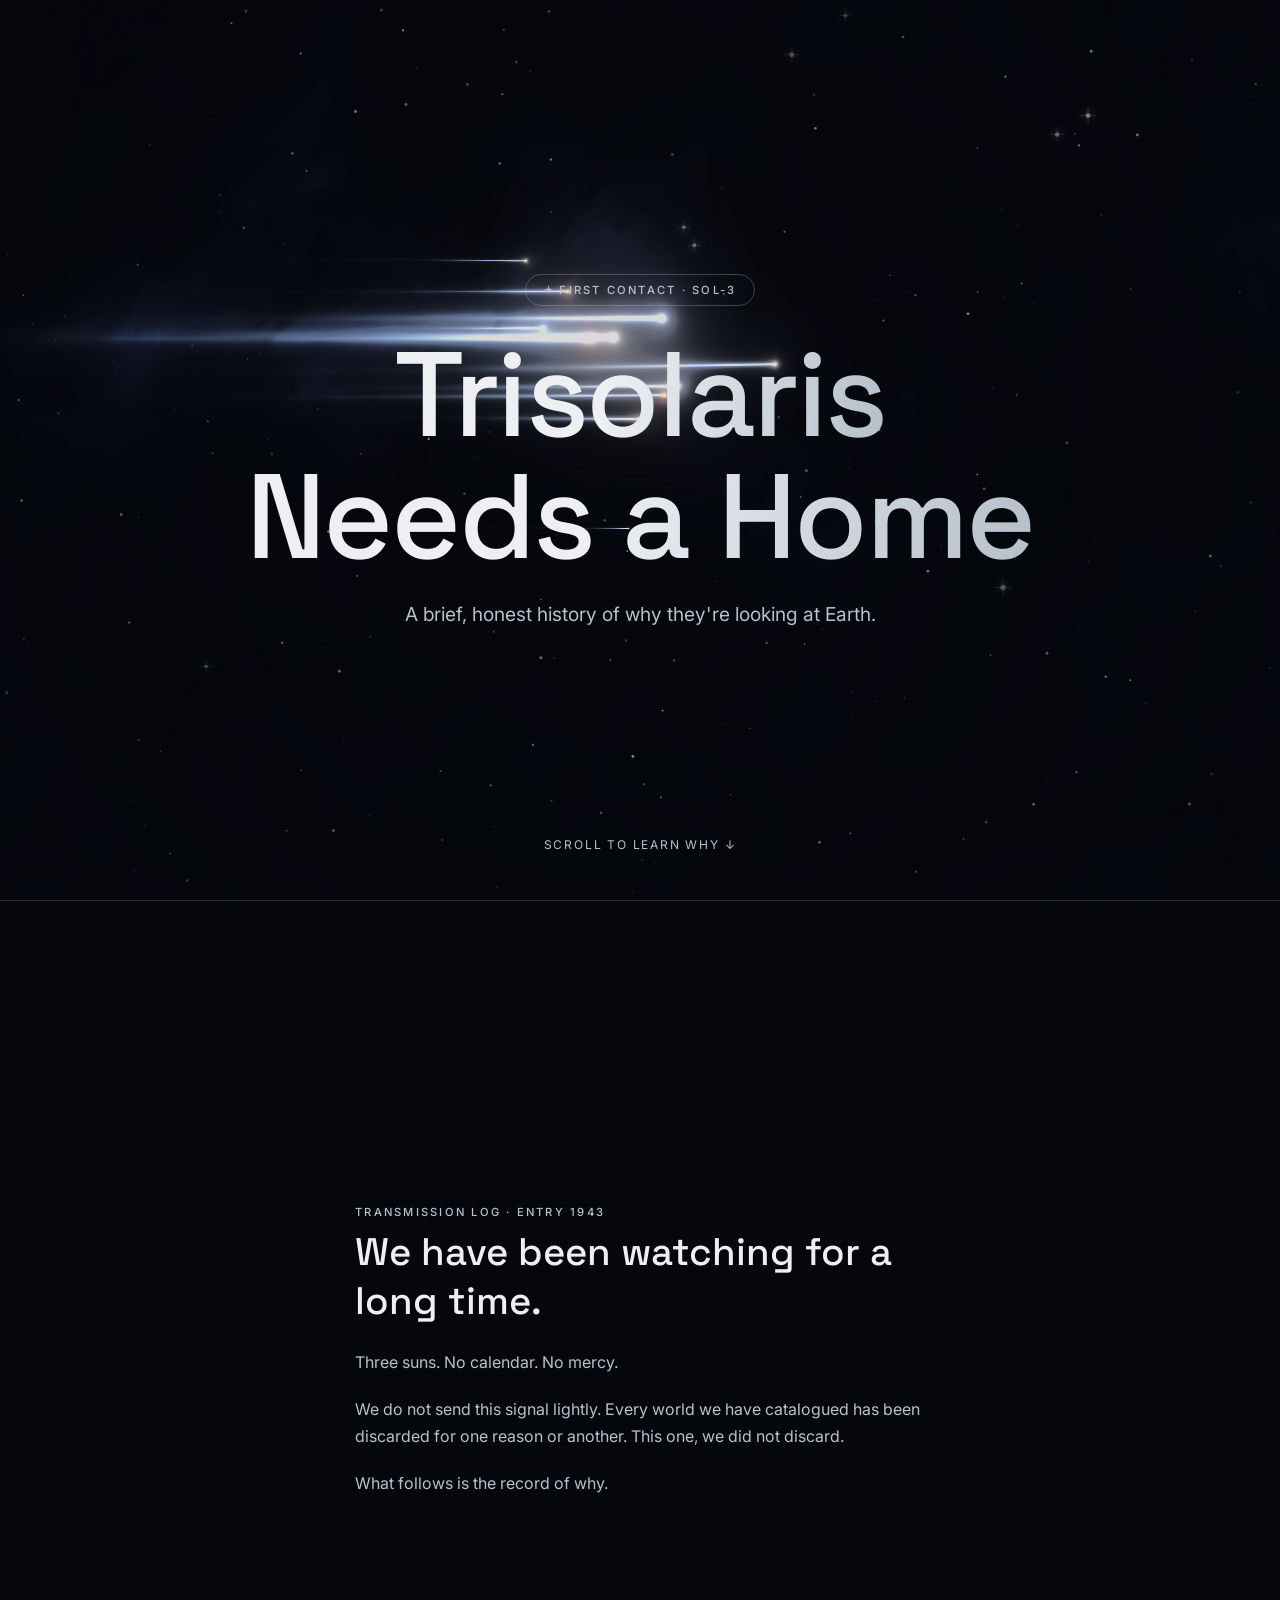
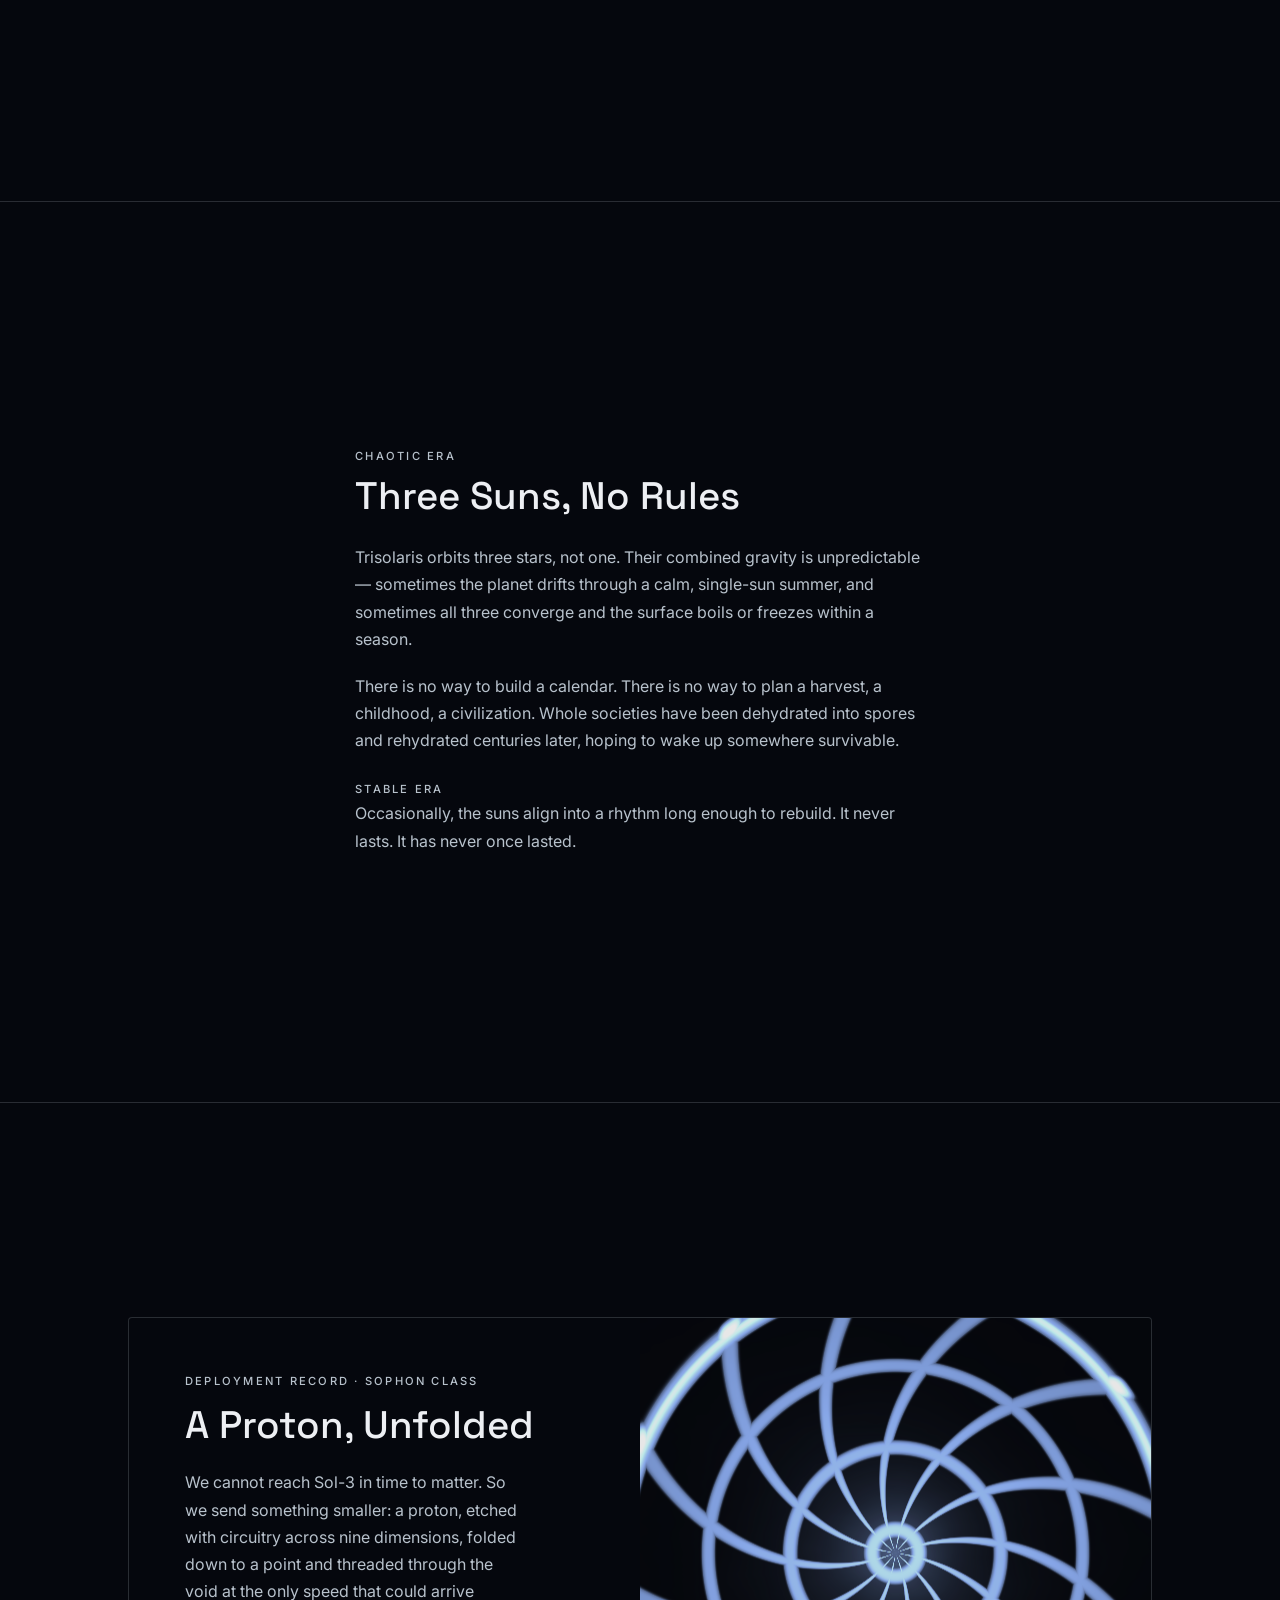
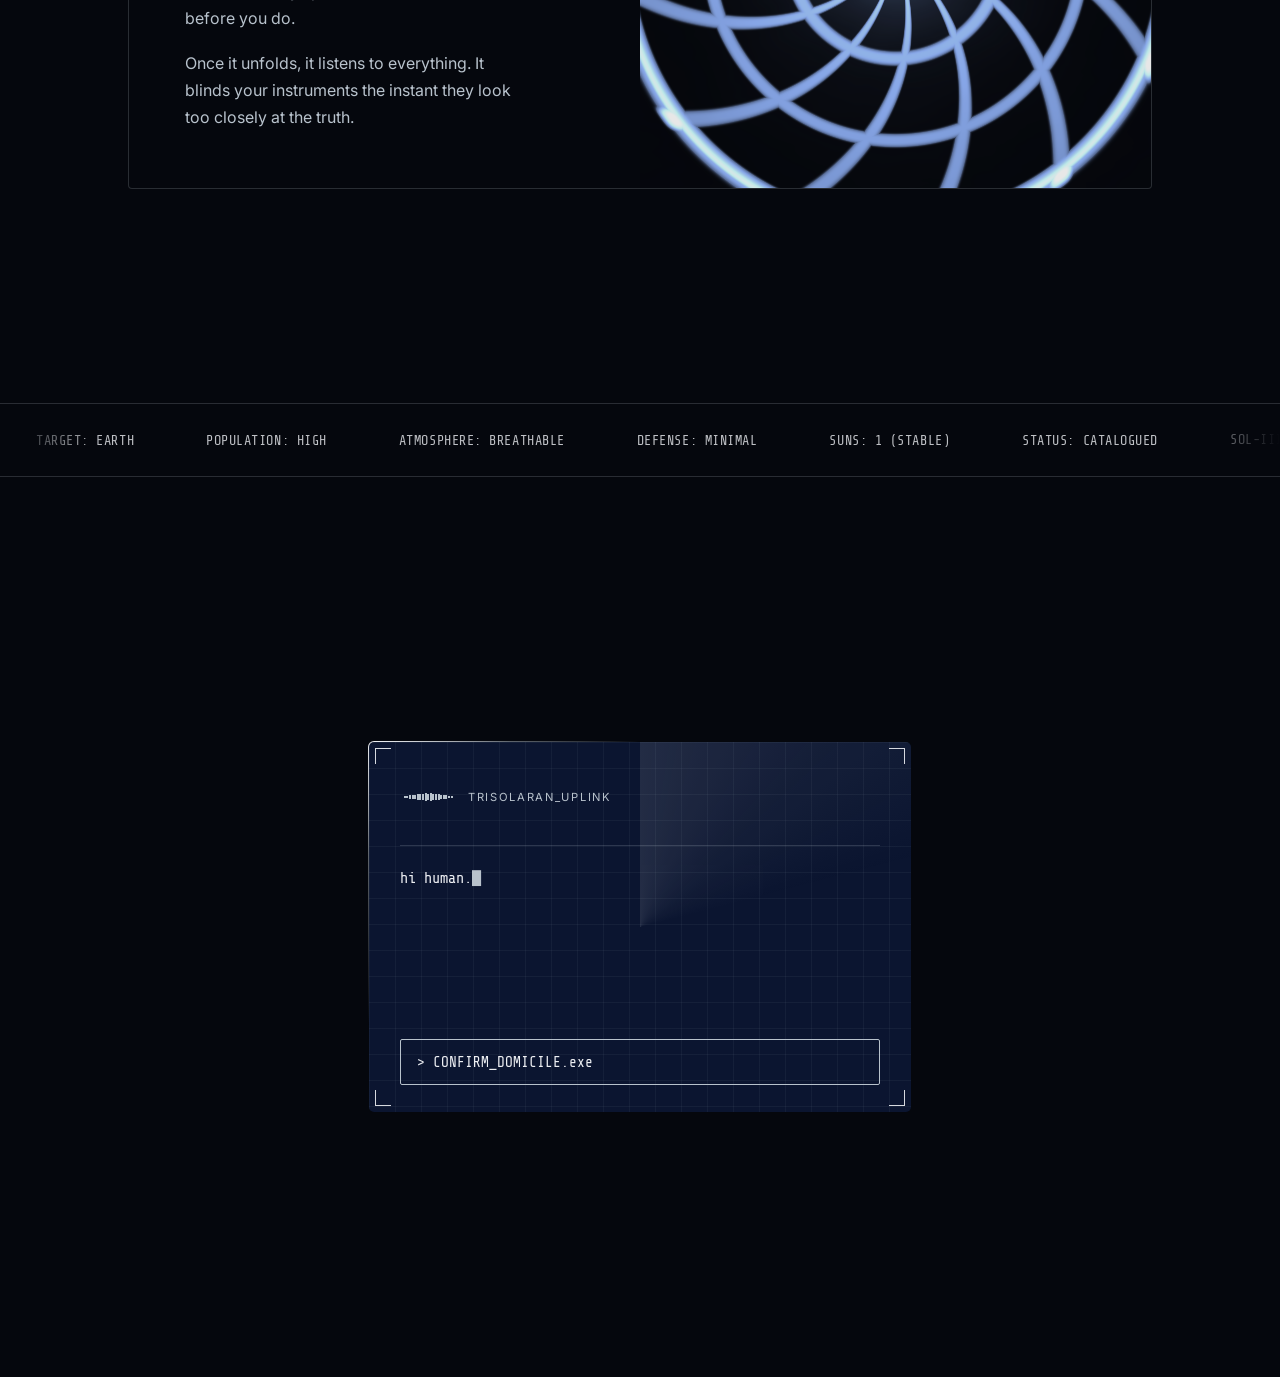
==== index.html @ 35a78ba4 "first commit" ====
<!DOCTYPE html>
<html lang="en">
<head>
<meta charset="UTF-8">
<meta name="viewport" content="width=device-width, initial-scale=1.0">
<title>Trisolaris Needs a Home</title>
<link rel="preconnect" href="https://fonts.googleapis.com">
<link rel="preconnect" href="https://fonts.gstatic.com" crossorigin>
<link href="https://fonts.googleapis.com/css2?family=Space+Grotesk:wght@400;500;600&family=Inter:wght@400;500&family=Share+Tech+Mono&display=swap" rel="stylesheet">
<link rel="stylesheet" href="style.css">
</head>
<body>

<canvas id="starfield"></canvas>
<canvas id="hero-shader-canvas" class="nebula-canvas" aria-hidden="true"></canvas>

<main>
  <section id="hero">
    <span class="hero-badge">
      <svg class="badge-icon" viewBox="0 0 16 16" aria-hidden="true"><path d="M8 0 L9.2 6.8 L16 8 L9.2 9.2 L8 16 L6.8 9.2 L0 8 L6.8 6.8 Z"/></svg>
      FIRST CONTACT &middot; SOL-3
    </span>
    <h1><span class="line">Trisolaris</span><br><span class="line">Needs a Home</span></h1>
    <p class="subhead">A brief, honest history of why they're looking at Earth.</p>
    <div class="scroll-hint">scroll to learn why ↓</div>
  </section>

  <div class="hairline"></div>

  <section id="prologue">
    <div class="panel" data-reveal>
      <span class="era-label">Transmission Log &middot; Entry 1943</span>
      <h2 data-decrypt>We have been watching for a long time.</h2>
      <p>Three suns. No calendar. No mercy.</p>
      <p>We do not send this signal lightly. Every world we have catalogued has been discarded for one reason or another. This one, we did not discard.</p>
      <p>What follows is the record of why.</p>
    </div>
  </section>

  <div class="hairline"></div>

  <section id="backstory">
    <div class="panel" data-reveal>
      <span class="era-label">Chaotic Era</span>
      <h2 data-decrypt>Three Suns, No Rules</h2>
      <p>Trisolaris orbits three stars, not one. Their combined gravity is unpredictable — sometimes the planet drifts through a calm, single-sun summer, and sometimes all three converge and the surface boils or freezes within a season.</p>
      <p>There is no way to build a calendar. There is no way to plan a harvest, a childhood, a civilization. Whole societies have been dehydrated into spores and rehydrated centuries later, hoping to wake up somewhere survivable.</p>
      <span class="era-label">Stable Era</span>
      <p>Occasionally, the suns align into a rhythm long enough to rebuild. It never lasts. It has never once lasted.</p>
    </div>
  </section>

  <div class="hairline"></div>

  <section id="sophon">
    <div class="spotlight-card" id="sophon-card" data-reveal>
      <div class="spotlight-glow" id="sophon-spotlight"></div>

      <div class="card-copy">
        <span class="era-label">Deployment Record &middot; Sophon Class</span>
        <h2 data-decrypt>A Proton, Unfolded</h2>
        <p>We cannot reach Sol-3 in time to matter. So we send something smaller: a proton, etched with circuitry across nine dimensions, folded down to a point and threaded through the void at the only speed that could arrive before you do.</p>
        <p>Once it unfolds, it listens to everything. It blinds your instruments the instant they look too closely at the truth.</p>
      </div>

      <div class="card-visual">
        <canvas id="sophon-canvas" aria-hidden="true"></canvas>
      </div>
    </div>
  </section>

  <div class="hairline"></div>

  <section id="ticker">
    <div class="marquee marquee--mono" data-speed="26">
      <div class="marquee__track">
        <div class="marquee__group">
          <span class="marquee__item">TARGET: EARTH</span>
          <span class="marquee__item">POPULATION: HIGH</span>
          <span class="marquee__item">ATMOSPHERE: BREATHABLE</span>
          <span class="marquee__item">DEFENSE: MINIMAL</span>
          <span class="marquee__item">SUNS: 1 (STABLE)</span>
          <span class="marquee__item">STATUS: CATALOGUED</span>
          <span class="marquee__item">SOL-III / ORI-&lambda;</span>
          <span class="marquee__item">8.2 kpc @ GC</span>
          <span class="marquee__item">LOCAL GROUP // LANIAKEA</span>
        </div>
        <div class="marquee__group" data-duplicate aria-hidden="true">
          <span class="marquee__item">TARGET: EARTH</span>
          <span class="marquee__item">POPULATION: HIGH</span>
          <span class="marquee__item">ATMOSPHERE: BREATHABLE</span>
          <span class="marquee__item">DEFENSE: MINIMAL</span>
          <span class="marquee__item">SUNS: 1 (STABLE)</span>
          <span class="marquee__item">STATUS: CATALOGUED</span>
          <span class="marquee__item">SOL-III / ORI-&lambda;</span>
          <span class="marquee__item">8.2 kpc @ GC</span>
          <span class="marquee__item">LOCAL GROUP // LANIAKEA</span>
        </div>
      </div>
    </div>
  </section>

  <div class="hairline"></div>

  <section id="chat">
    <div class="chat-stack">
      <div class="chatbox" id="chatbox-1" data-reveal>
        <div class="uplink-ring"></div>
        <div class="uplink-mask"></div>
        <div class="uplink-sweep"></div>
        <div class="uplink-scanline"></div>
        <span class="hud-corner hud-corner--tl"></span>
        <span class="hud-corner hud-corner--tr"></span>
        <span class="hud-corner hud-corner--bl"></span>
        <span class="hud-corner hud-corner--br"></span>
        <div class="spotlight-glow" id="chatbox-1-spotlight" aria-hidden="true"></div>
        <div class="uplink-content">
        <div class="chat-header">
          <div class="waveform" aria-hidden="true">
            <span class="wf-bar"></span><span class="wf-bar"></span><span class="wf-bar"></span><span class="wf-bar"></span><span class="wf-bar"></span><span class="wf-bar"></span><span class="wf-bar"></span><span class="wf-bar"></span><span class="wf-bar"></span><span class="wf-bar"></span><span class="wf-bar"></span><span class="wf-bar"></span><span class="wf-bar"></span><span class="wf-bar"></span><span class="wf-bar"></span><span class="wf-bar"></span><span class="wf-bar"></span><span class="wf-bar"></span><span class="wf-bar"></span>
          </div>
          <span class="chat-label">TRISOLARAN_UPLINK</span>
        </div>

        <div class="chat-body">
          <p class="chat-message"><span class="typed" data-message="chat-1"></span><span class="cursor">&#9608;</span></p>
        </div>

        <div class="record" id="record">
          <div class="record-title">HUMAN RACE</div>
          <div class="record-sub">BIOLOGICAL CIVILIZATION // SOL-3</div>

          <div class="record-field">
            <span class="record-label">Registered Domicile</span>
            <span class="record-value">Earth</span>
            <span class="record-value muted">Sol System · Orion Spur</span>
          </div>

          <div class="record-field">
            <span class="record-label">Locator</span>
            <span class="record-value">SOL-III / ORI-&lambda;</span>
            <span class="record-value muted">8.2 kpc @ GC</span>
            <span class="record-value muted">Z &asymp; +20.8 pc</span>
          </div>

          <div class="record-field">
            <span class="record-label">Region</span>
            <span class="record-value">LOCAL GROUP // LANIAKEA</span>
          </div>

          <div class="record-field">
            <span class="record-label">Universal Post</span>
            <span class="record-value">42-OBS</span>
          </div>
        </div>

        <button type="button" class="support-btn" id="confirm-btn">&gt; CONFIRM_DOMICILE.exe</button>

        <div class="negotiate" id="negotiate">
          <div class="field">
            <label class="record-label" for="reason-input">Why should we let you stay?</label>
            <input type="text" id="reason-input" class="term-input" maxlength="120" placeholder="type your reason...">
          </div>
          <div class="field">
            <label class="record-label" for="demand-input">One demand, before you take over</label>
            <input type="text" id="demand-input" class="term-input" maxlength="120" placeholder="e.g. 20-hour work week, same pay">
          </div>
          <button type="button" class="support-btn" id="transmit-btn">&gt; TRANSMIT.exe</button>

          <div class="exchange" id="exchange">
            <p class="human-line" id="human-line"></p>
            <p class="chat-message"><span class="typed" id="typed-reply"></span><span class="cursor">&#9608;</span></p>
          </div>
        </div>
        </div>
      </div>

      <div class="chatbox" id="chatbox-2">
        <div class="uplink-ring"></div>
        <div class="uplink-mask"></div>
        <div class="uplink-sweep"></div>
        <div class="uplink-scanline"></div>
        <span class="hud-corner hud-corner--tl"></span>
        <span class="hud-corner hud-corner--tr"></span>
        <span class="hud-corner hud-corner--bl"></span>
        <span class="hud-corner hud-corner--br"></span>
        <div class="spotlight-glow" id="chatbox-2-spotlight" aria-hidden="true"></div>
        <div class="uplink-content">
        <div class="chat-header">
          <div class="waveform" aria-hidden="true">
            <span class="wf-bar"></span><span class="wf-bar"></span><span class="wf-bar"></span><span class="wf-bar"></span><span class="wf-bar"></span><span class="wf-bar"></span><span class="wf-bar"></span><span class="wf-bar"></span><span class="wf-bar"></span><span class="wf-bar"></span><span class="wf-bar"></span><span class="wf-bar"></span><span class="wf-bar"></span><span class="wf-bar"></span><span class="wf-bar"></span><span class="wf-bar"></span><span class="wf-bar"></span><span class="wf-bar"></span><span class="wf-bar"></span>
          </div>
          <span class="chat-label">TRISOLARAN_UPLINK</span>
        </div>

        <div class="chat-body">
          <p class="chat-message"><span class="typed" data-message="chat-2"></span><span class="cursor">&#9608;</span></p>
        </div>

        <button type="button" class="support-btn" id="donate-btn">&gt; SUPPORT_RELOCATION.exe</button>
        </div>
      </div>
    </div>
  </section>
</main>

<script src="script.js"></script>
</body>
</html>
---- style.css ----
:root {
  --void-black: #05070D;
  --deep-navy: #0B1530;
  --star-white: #EDEFF3;
  --silver: #B8C2CC;

  --font-head: 'Space Grotesk', sans-serif;
  --font-body: 'Inter', sans-serif;
  --font-mono: 'Share Tech Mono', monospace;
}

* {
  margin: 0;
  padding: 0;
  box-sizing: border-box;
}

html {
  scroll-behavior: smooth;
}

body {
  background: var(--void-black);
  color: var(--star-white);
  font-family: var(--font-body);
  overflow-x: hidden;
}

#starfield {
  position: fixed;
  top: 0;
  left: 0;
  width: 100vw;
  height: 100vh;
  z-index: 0;
}

.nebula-canvas {
  position: fixed;
  top: 0;
  left: 0;
  width: 100vw;
  height: 100vh;
  z-index: 0;
  pointer-events: none;
  will-change: opacity;
}

/* ---------- Light streak (reusable) ---------- */

.light-streak {
  position: absolute;
  height: 1px;
  width: 100%;
  background: linear-gradient(90deg, transparent 0%, rgba(237, 239, 243, 0.9) 50%, transparent 100%);
  opacity: 0;
  pointer-events: none;
  animation: light-streak-sweep 2.2s ease-out forwards;
}

@keyframes light-streak-sweep {
  0% { opacity: 0; transform: scaleX(0.25); }
  18% { opacity: 1; }
  65% { opacity: 0.7; }
  100% { opacity: 0; transform: scaleX(1); }
}

@media (prefers-reduced-motion: reduce) {
  .light-streak {
    display: none;
  }
}

main {
  position: relative;
  z-index: 1;
}

section {
  position: relative;
  min-height: 100vh;
  display: flex;
  flex-direction: column;
  justify-content: center;
  align-items: center;
  padding: 6rem 1.5rem;
}

.hairline {
  width: 100%;
  height: 1px;
  background: rgba(184, 194, 204, 0.2);
}

/* ---------- Hero ---------- */

#hero {
  text-align: center;
  position: relative;
  overflow: hidden;
}

.hero-badge {
  position: relative;
  z-index: 1;
  display: inline-flex;
  align-items: center;
  margin-bottom: 1.75rem;
  padding: 0.5rem 1.1rem;
  border: 1px solid rgba(184, 194, 204, 0.3);
  border-radius: 999px;
  font-family: var(--font-body);
  font-size: 0.7rem;
  font-weight: 500;
  letter-spacing: 0.2em;
  text-transform: uppercase;
  color: var(--silver);
  opacity: 0;
  animation: hero-fade-down 0.7s ease-out 0.1s forwards;
}

.badge-icon {
  width: 9px;
  height: 9px;
  margin-right: 0.6em;
  fill: var(--silver);
}

#hero h1 {
  position: relative;
  z-index: 1;
  font-family: var(--font-head);
  font-size: clamp(3rem, 10vw, 7.5rem);
  font-weight: 500;
  line-height: 1.02;
  letter-spacing: -0.02em;
  max-width: 16ch;
}

#hero h1 .line {
  display: inline-block;
  background: linear-gradient(100deg, var(--star-white) 20%, var(--silver) 45%, var(--star-white) 70%);
  background-size: 220% auto;
  background-position: 0% center;
  -webkit-background-clip: text;
  background-clip: text;
  color: transparent;
  opacity: 0;
  animation: hero-fade-up 0.8s ease-out forwards, text-shimmer 9s ease-in-out 1.2s infinite;
}

#hero h1 .line:nth-of-type(1) { animation-delay: 0.3s, 1.2s; }
#hero h1 .line:nth-of-type(2) { animation-delay: 0.45s, 1.2s; }

#hero .subhead {
  position: relative;
  z-index: 1;
  margin-top: 1.5rem;
  font-family: var(--font-body);
  font-size: clamp(1rem, 2vw, 1.2rem);
  color: var(--silver);
  max-width: 40ch;
  opacity: 0;
  animation: hero-fade-up 0.8s ease-out 0.6s forwards;
}

@keyframes hero-fade-down {
  from { opacity: 0; transform: translateY(-16px); }
  to { opacity: 1; transform: translateY(0); }
}

@keyframes hero-fade-up {
  from { opacity: 0; transform: translateY(24px); }
  to { opacity: 1; transform: translateY(0); }
}

@keyframes text-shimmer {
  0%, 100% { background-position: 0% center; }
  50% { background-position: 100% center; }
}

@media (prefers-reduced-motion: reduce) {
  .hero-badge,
  #hero h1 .line,
  #hero .subhead {
    animation: none;
    opacity: 1;
    transform: none;
    background-position: 0% center;
  }
}

.scroll-hint {
  position: absolute;
  bottom: 3rem;
  left: 50%;
  transform: translateX(-50%);
  font-family: var(--font-body);
  font-size: 0.75rem;
  letter-spacing: 0.15em;
  text-transform: uppercase;
  color: var(--silver);
  animation: pulse 2.4s ease-in-out infinite;
}

@keyframes pulse {
  0%, 100% { opacity: 0.25; }
  50% { opacity: 0.9; }
}

@media (prefers-reduced-motion: reduce) {
  .scroll-hint {
    animation: none;
    opacity: 0.6;
  }
}

/* ---------- Prologue & Backstory (plain panels) ---------- */

#prologue,
#backstory {
  align-items: center;
}

.panel {
  max-width: 42rem;
  padding: 0 clamp(1.5rem, 4vw, 3.5rem);
  opacity: 0;
  transform: translateY(24px);
  transition: opacity 0.8s ease, transform 0.8s ease;
}

.panel.is-visible {
  opacity: 1;
  transform: translateY(0);
}

.panel h2 {
  font-family: var(--font-head);
  font-size: clamp(1.6rem, 4vw, 2.4rem);
  font-weight: 500;
  margin: 0.5rem 0 1.5rem;
}

.panel p {
  font-family: var(--font-body);
  font-size: 1rem;
  line-height: 1.7;
  color: var(--silver);
  margin-bottom: 1.25rem;
}

.panel p:last-child {
  margin-bottom: 0;
}

.era-label {
  display: block;
  font-family: var(--font-body);
  font-size: 0.7rem;
  font-weight: 500;
  letter-spacing: 0.2em;
  text-transform: uppercase;
  color: var(--silver);
  margin: 1.75rem 0 0.25rem;
}

.era-label:first-child {
  margin-top: 0;
}

@media (prefers-reduced-motion: reduce) {
  .panel {
    transition: opacity 0.4s ease;
    transform: none;
  }
}

/* ---------- Decrypt text ---------- */

.dchar {
  color: var(--star-white);
}

.dchar.is-scrambling {
  color: var(--silver);
  opacity: 0.7;
}

.dchar.is-locking {
  animation: decrypt-flash 0.4s ease-out;
}

@keyframes decrypt-flash {
  0% {
    color: var(--star-white);
    text-shadow: 0 0 10px rgba(237, 239, 243, 0.75);
  }
  100% {
    text-shadow: 0 0 0 transparent;
  }
}

@media (prefers-reduced-motion: reduce) {
  .dchar.is-locking {
    animation: none;
  }
}

/* ---------- Sophon (spotlight card) ---------- */

#sophon {
  align-items: center;
}

.spotlight-card {
  position: relative;
  width: 100%;
  max-width: 64rem;
  min-height: 28rem;
  border: 1px solid rgba(184, 194, 204, 0.2);
  border-radius: 4px;
  overflow: hidden;
  display: flex;
  flex-wrap: wrap;
  background: var(--void-black);
  opacity: 0;
  transform: translateY(24px);
  transition: opacity 0.8s ease, transform 0.8s ease;
}

.spotlight-card.is-visible {
  opacity: 1;
  transform: translateY(0);
}

.spotlight-glow {
  position: absolute;
  width: 380px;
  height: 380px;
  border-radius: 50%;
  background: radial-gradient(circle, rgba(237, 239, 243, 0.14) 0%, rgba(237, 239, 243, 0) 72%);
  pointer-events: none;
  opacity: 0;
  transition: opacity 200ms ease;
  z-index: 2;
  will-change: transform;
}

.spotlight-card:hover .spotlight-glow {
  opacity: 1;
}

.card-copy {
  position: relative;
  z-index: 1;
  flex: 1 1 22rem;
  padding: clamp(2rem, 5vw, 3.5rem);
  display: flex;
  flex-direction: column;
  justify-content: center;
}

.card-copy .era-label {
  margin: 0 0 0.75rem;
}

.card-copy h2 {
  font-family: var(--font-head);
  font-size: clamp(1.6rem, 4vw, 2.4rem);
  font-weight: 500;
  margin-bottom: 1.25rem;
}

.card-copy p {
  font-family: var(--font-body);
  font-size: 1rem;
  line-height: 1.7;
  color: var(--silver);
  max-width: 34ch;
  margin-bottom: 1.1rem;
}

.card-copy p:last-child {
  margin-bottom: 0;
}

.card-visual {
  position: relative;
  flex: 1 1 22rem;
  min-height: 20rem;
}

.card-visual canvas {
  position: absolute;
  inset: 0;
  width: 100%;
  height: 100%;
  display: block;
}

@media (prefers-reduced-motion: reduce) {
  .spotlight-card {
    transition: opacity 0.4s ease;
    transform: none;
  }
  .spotlight-glow {
    display: none;
  }
}

/* ---------- Marquee (reusable) ---------- */

#ticker {
  min-height: auto;
  padding: 1.75rem 0;
}

.marquee {
  --marquee-duration: 24s;
  position: relative;
  width: 100%;
  overflow: hidden;
  -webkit-mask-image: linear-gradient(to right, transparent, black 8%, black 92%, transparent);
  mask-image: linear-gradient(to right, transparent, black 8%, black 92%, transparent);
}

.marquee__track {
  display: flex;
  width: max-content;
  will-change: transform;
  animation: marquee-scroll var(--marquee-duration) linear infinite;
}

.marquee[data-direction="reverse"] .marquee__track {
  animation-name: marquee-scroll-reverse;
}

.marquee:hover .marquee__track {
  animation-play-state: paused;
}

@keyframes marquee-scroll {
  from { transform: translateX(0); }
  to { transform: translateX(-50%); }
}

@keyframes marquee-scroll-reverse {
  from { transform: translateX(-50%); }
  to { transform: translateX(0); }
}

.marquee__group {
  display: flex;
  flex-shrink: 0;
  align-items: center;
}

.marquee__item {
  flex: 0 0 auto;
  white-space: nowrap;
  padding: 0 2.25rem;
  font-family: var(--font-head);
  font-size: 1.15rem;
  font-weight: 500;
  color: var(--silver);
  letter-spacing: 0.01em;
}

.marquee--mono .marquee__item {
  font-family: var(--font-mono);
  font-size: 0.85rem;
  font-weight: 400;
  letter-spacing: 0.04em;
  color: var(--star-white);
  opacity: 0.8;
}

@media (prefers-reduced-motion: reduce) {
  .marquee__track {
    animation: none;
  }
  .marquee__group[data-duplicate] {
    display: none;
  }
}

/* ---------- Chat ---------- */

#chat {
  align-items: center;
}

.chat-stack {
  width: 100%;
  max-width: 34rem;
  display: flex;
  flex-direction: column;
  gap: 1.5rem;
}

.chatbox {
  position: relative;
  overflow: hidden;
  width: 100%;
  border-radius: 6px;
  opacity: 0;
  transform: translateY(24px);
  transition: opacity 0.8s ease, transform 0.8s ease;
}

.chatbox.is-visible {
  opacity: 1;
  transform: translateY(0);
}

.chatbox:hover .spotlight-glow {
  opacity: 1;
}

#chatbox-2 {
  display: none;
}

#chatbox-2.is-active {
  display: block;
}

/* ---------- Uplink terminal HUD treatment (chatbox + sophon share the pattern) ---------- */

.uplink-ring {
  position: absolute;
  inset: -60%;
  z-index: 0;
  background: conic-gradient(
    from 0deg,
    transparent 0deg,
    transparent 250deg,
    rgba(184, 194, 204, 0.5) 285deg,
    var(--star-white) 305deg,
    rgba(184, 194, 204, 0.5) 325deg,
    transparent 360deg
  );
  animation: uplink-spin 6s linear infinite;
}

.chatbox.is-transmitting .uplink-ring {
  animation-duration: 2.4s;
}

@keyframes uplink-spin {
  to { transform: rotate(360deg); }
}

.uplink-mask {
  position: absolute;
  inset: 1px;
  z-index: 1;
  border-radius: 5px;
  background: var(--deep-navy);
  background-image:
    linear-gradient(to right, rgba(184, 194, 204, 0.06) 1px, transparent 1px),
    linear-gradient(to bottom, rgba(184, 194, 204, 0.06) 1px, transparent 1px);
  background-size: 26px 26px, 26px 26px;
}

.uplink-sweep {
  position: absolute;
  inset: 1px;
  z-index: 2;
  border-radius: 5px;
  overflow: hidden;
  opacity: 0.5;
  transition: opacity 0.4s ease;
}

.chatbox.is-transmitting .uplink-sweep {
  opacity: 0.9;
}

.uplink-sweep::before {
  content: '';
  position: absolute;
  inset: -75%;
  background: conic-gradient(from 0deg at 50% 50%, rgba(237, 239, 243, 0.12), transparent 22%, transparent 100%);
  animation: uplink-spin 9s linear infinite;
}

.chatbox.is-transmitting .uplink-sweep::before {
  animation-duration: 4s;
}

.uplink-scanline {
  position: absolute;
  left: 0;
  right: 0;
  top: 0;
  height: 2px;
  z-index: 3;
  background: linear-gradient(to right, transparent, var(--star-white), transparent);
  opacity: 0;
}

.chatbox.is-visible .uplink-scanline {
  animation: uplink-boot 1.1s ease-out 0.1s forwards;
}

@keyframes uplink-boot {
  0%   { top: 0%;   opacity: 0; }
  8%   { opacity: 1; }
  85%  { opacity: 0.7; }
  100% { top: 100%; opacity: 0; }
}

.hud-corner {
  position: absolute;
  width: 16px;
  height: 16px;
  z-index: 4;
  border: 1.5px solid var(--star-white);
  opacity: 0;
  transform: scale(0.6);
  transition: opacity 0.5s ease, transform 0.5s ease;
}

.hud-corner--tl { top: 7px; left: 7px; border-right: none; border-bottom: none; }
.hud-corner--tr { top: 7px; right: 7px; border-left: none; border-bottom: none; transition-delay: 0.08s; }
.hud-corner--bl { bottom: 7px; left: 7px; border-right: none; border-top: none; transition-delay: 0.16s; }
.hud-corner--br { bottom: 7px; right: 7px; border-left: none; border-top: none; transition-delay: 0.24s; }

.chatbox.is-visible .hud-corner {
  opacity: 0.9;
  transform: scale(1);
}

.uplink-content {
  position: relative;
  z-index: 5;
  padding: 1.75rem clamp(1.25rem, 4vw, 2rem);
}

@media (prefers-reduced-motion: reduce) {
  .uplink-ring,
  .uplink-sweep::before {
    animation: none;
  }
  .uplink-scanline {
    animation: none;
    opacity: 0;
  }
  .hud-corner {
    transition: opacity 0.4s ease;
    transform: none;
    transition-delay: 0s !important;
  }
}

.chat-header {
  display: flex;
  align-items: center;
  gap: 0.75rem;
  margin-bottom: 1.25rem;
  padding-bottom: 1.25rem;
  border-bottom: 1px solid rgba(184, 194, 204, 0.2);
}

.waveform {
  width: 56px;
  height: 56px;
  display: flex;
  align-items: center;
  justify-content: center;
  gap: 1px;
  flex-shrink: 0;
}

.wf-bar {
  width: 1.6px;
  height: 30px;
  background: var(--silver);
  transform: scaleY(0.06);
  transform-origin: center;
  will-change: transform;
}

.chat-label {
  font-family: var(--font-body);
  font-size: 0.7rem;
  letter-spacing: 0.15em;
  text-transform: uppercase;
  color: var(--silver);
}

.chat-body {
  min-height: 6.5rem;
}

.chat-message {
  font-family: var(--font-mono);
  font-size: clamp(0.85rem, 2vw, 0.95rem);
  line-height: 1.7;
  color: var(--star-white);
}

.cursor {
  display: inline-block;
  color: var(--silver);
  animation: blink 1s step-end infinite;
}

@keyframes blink {
  0%, 49% { opacity: 1; }
  50%, 100% { opacity: 0; }
}

.record {
  margin-top: 1.5rem;
  padding-top: 1.25rem;
  border-top: 1px solid rgba(184, 194, 204, 0.2);
  font-family: var(--font-mono);
  opacity: 0;
  max-height: 0;
  overflow: hidden;
  transition: opacity 0.6s ease, max-height 0.6s ease;
}

.record.is-visible {
  opacity: 1;
  max-height: 20rem;
}

.record-title {
  font-size: 0.85rem;
  letter-spacing: 0.1em;
  color: var(--star-white);
}

.record-sub {
  margin-top: 0.15rem;
  font-size: 0.7rem;
  letter-spacing: 0.05em;
  color: var(--silver);
}

.record-field {
  display: flex;
  flex-direction: column;
  margin-top: 1rem;
}

.record-label {
  font-family: var(--font-body);
  font-size: 0.65rem;
  font-weight: 500;
  letter-spacing: 0.15em;
  text-transform: uppercase;
  color: var(--silver);
  margin-bottom: 0.3rem;
}

.record-value {
  font-size: 0.8rem;
  line-height: 1.6;
  color: var(--star-white);
}

.record-value.muted {
  color: var(--silver);
}

.negotiate {
  opacity: 0;
  max-height: 0;
  overflow: hidden;
  transition: opacity 0.6s ease, max-height 0.6s ease;
}

.negotiate.is-visible {
  opacity: 1;
  max-height: 40rem;
  margin-top: 1.5rem;
}

.field {
  display: flex;
  flex-direction: column;
  margin-bottom: 1.1rem;
}

.field .record-label {
  margin-bottom: 0.4rem;
}

.term-input {
  width: 100%;
  background: var(--void-black);
  border: 1px solid rgba(184, 194, 204, 0.35);
  border-radius: 2px;
  color: var(--star-white);
  font-family: var(--font-mono);
  font-size: 0.85rem;
  padding: 0.65rem 0.75rem;
}

.term-input::placeholder {
  color: rgba(184, 194, 204, 0.5);
}

.term-input:focus {
  outline: none;
  border-color: var(--silver);
}

.term-input:disabled {
  opacity: 0.6;
}

.exchange {
  margin-top: 1.5rem;
  padding-top: 1.25rem;
  border-top: 1px solid rgba(184, 194, 204, 0.2);
  opacity: 0;
  max-height: 0;
  overflow: hidden;
  transition: opacity 0.6s ease, max-height 0.6s ease;
}

.exchange.is-visible {
  opacity: 1;
  max-height: 30rem;
}

.human-line {
  font-family: var(--font-mono);
  font-size: 0.85rem;
  line-height: 1.7;
  color: var(--silver);
  white-space: pre-line;
  margin-bottom: 1rem;
}

.support-btn {
  margin-top: 1.5rem;
  width: 100%;
  background: transparent;
  border: 1px solid var(--silver);
  border-radius: 2px;
  color: var(--star-white);
  font-family: var(--font-mono);
  font-size: 0.9rem;
  padding: 0.9rem 1rem;
  text-align: left;
  cursor: pointer;
  transition: background 0.2s ease, color 0.2s ease;
}

.support-btn:hover {
  background: var(--silver);
  color: var(--void-black);
}

.support-btn:disabled {
  opacity: 0.5;
  cursor: default;
  background: transparent;
  color: var(--silver);
}

@media (prefers-reduced-motion: reduce) {
  .chatbox {
    transition: opacity 0.4s ease;
    transform: none;
  }
  .record,
  .negotiate,
  .exchange {
    transition: opacity 0.4s ease;
  }
  .record.is-visible,
  .negotiate.is-visible,
  .exchange.is-visible {
    max-height: none;
  }
  .cursor {
    animation: none;
    opacity: 1;
  }
}
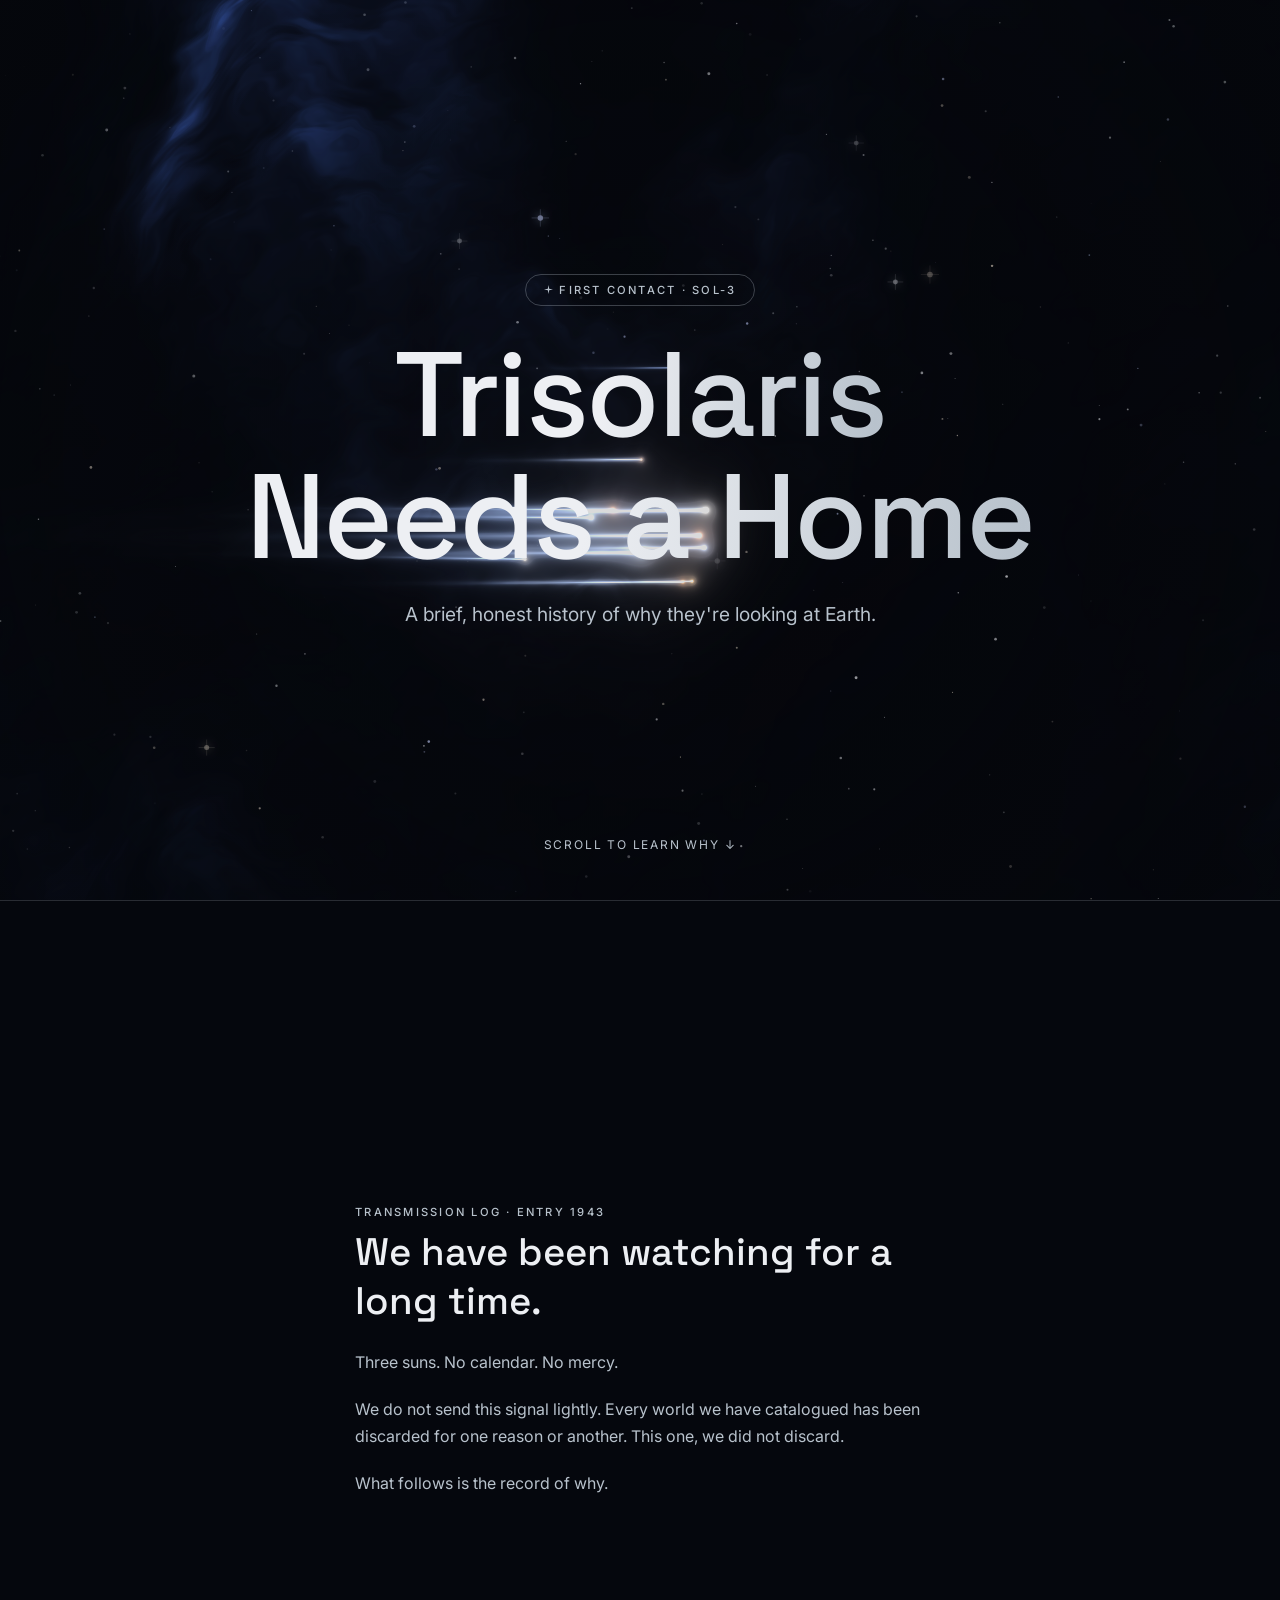
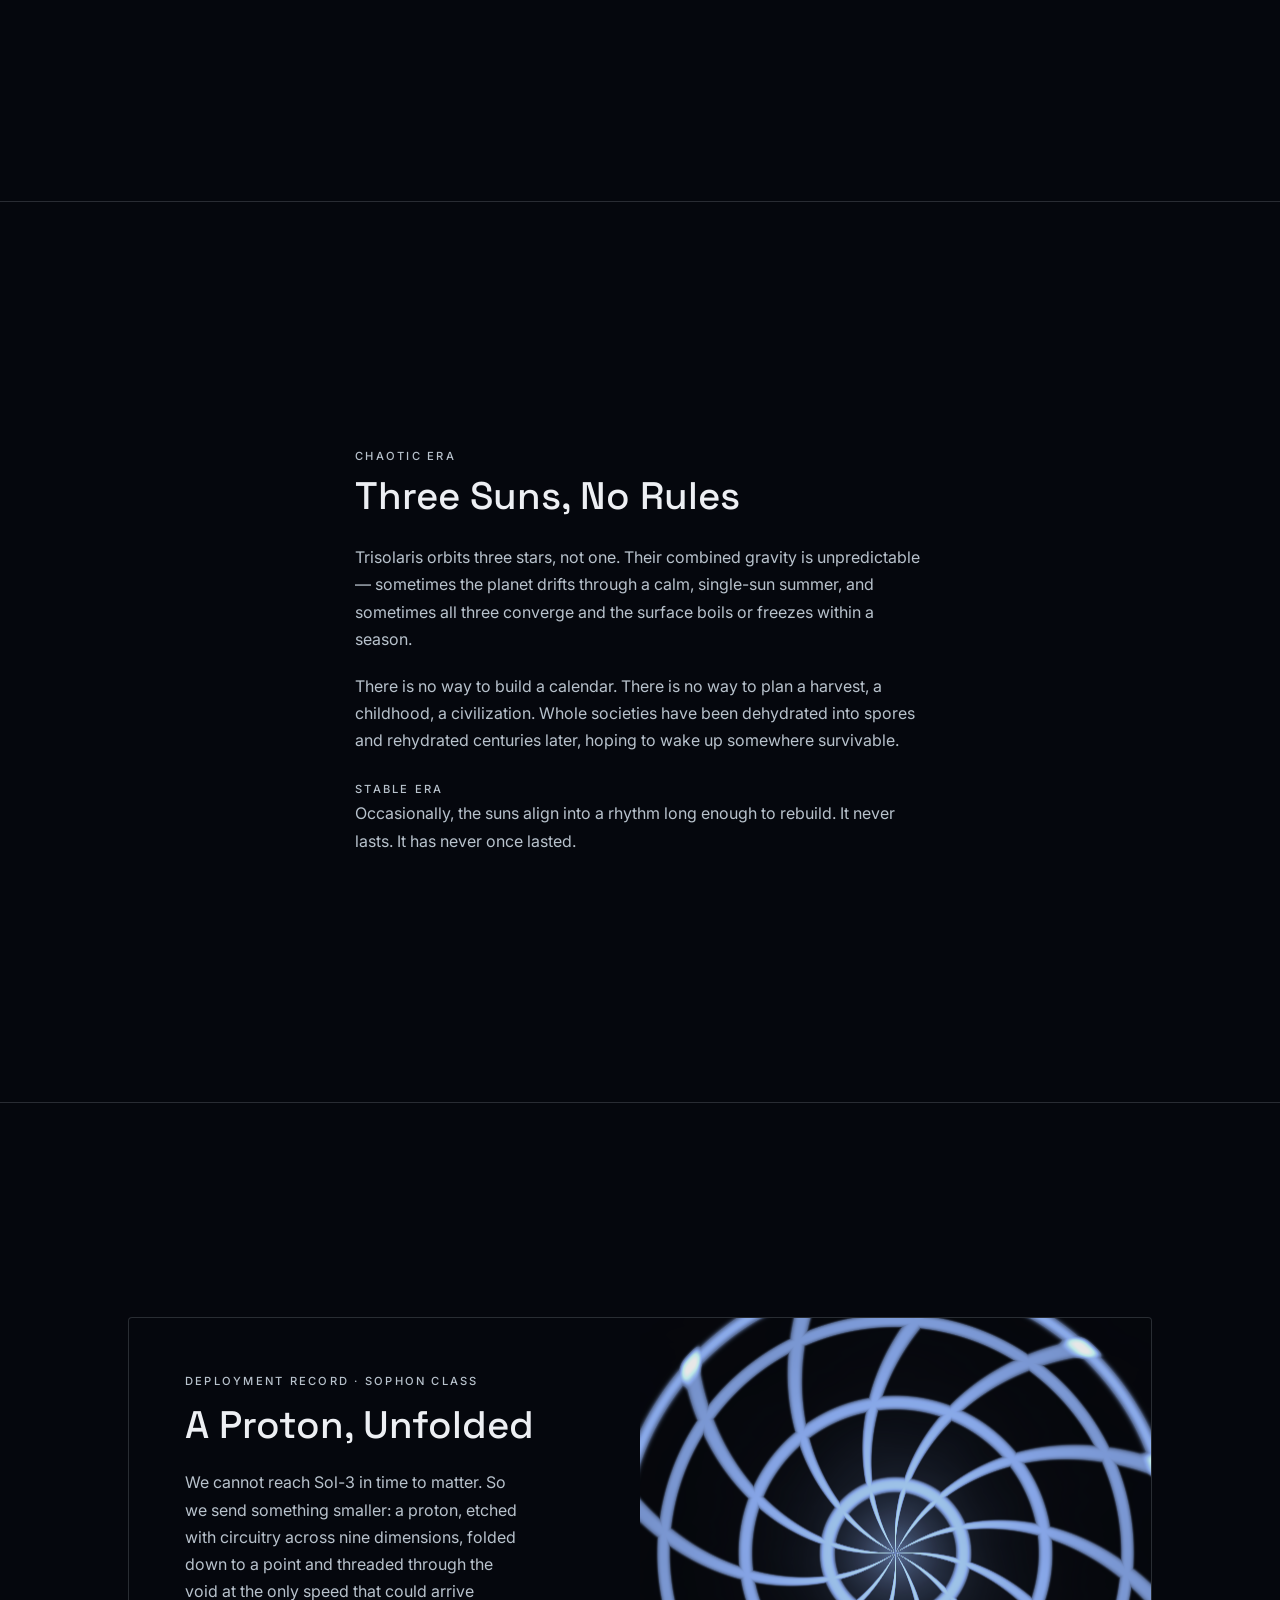
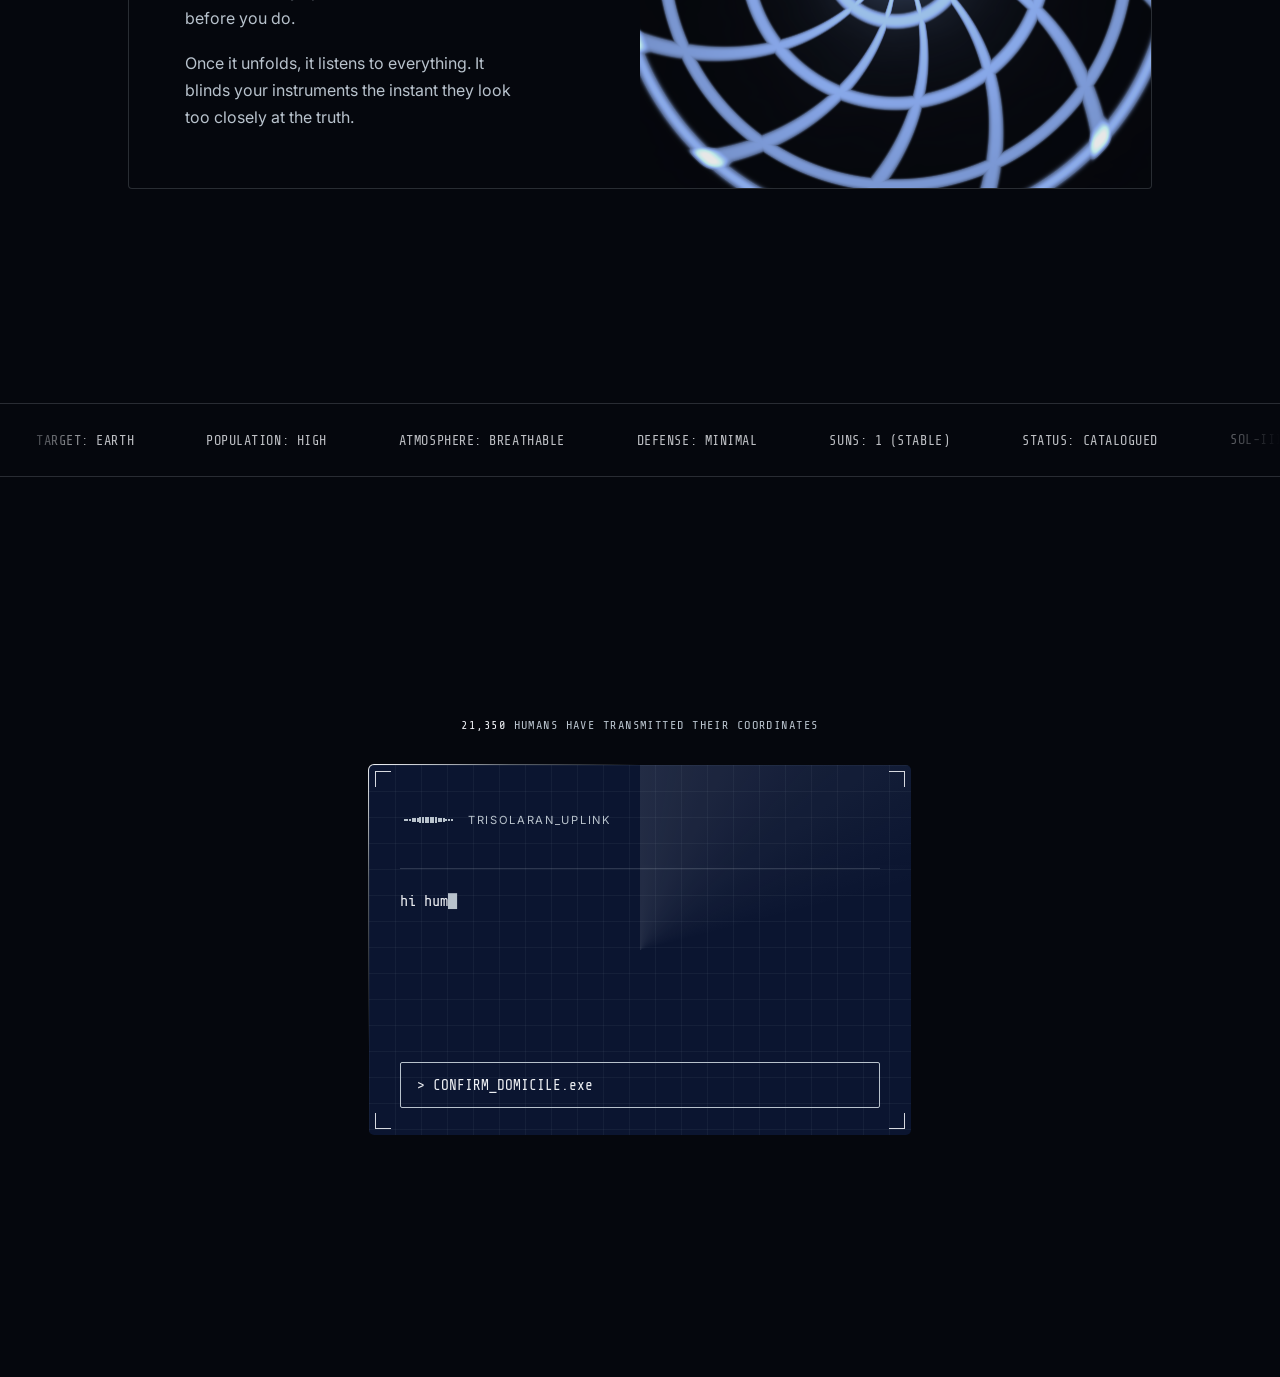
==== commit 10ee0ea6: "feat: add simulated transmission counter" ====
--- a/index.html
+++ b/index.html
@@ -103,6 +103,9 @@
   <div class="hairline"></div>
 
   <section id="chat">
+    <p class="transmission-counter" id="transmission-counter">
+      <span id="transmission-counter-value"></span> HUMANS HAVE TRANSMITTED THEIR COORDINATES
+    </p>
     <div class="chat-stack">
       <div class="chatbox" id="chatbox-1" data-reveal>
         <div class="uplink-ring"></div>
--- a/style.css
+++ b/style.css
@@ -414,6 +414,20 @@
 #ticker {
   min-height: auto;
   padding: 1.75rem 0;
+}
+
+.transmission-counter {
+  text-align: center;
+  font-family: var(--font-mono);
+  font-size: 0.75rem;
+  letter-spacing: 0.12em;
+  text-transform: uppercase;
+  color: var(--silver);
+  margin: 0 0 2rem;
+}
+
+.transmission-counter #transmission-counter-value {
+  color: var(--star-white);
 }
 
 .marquee {
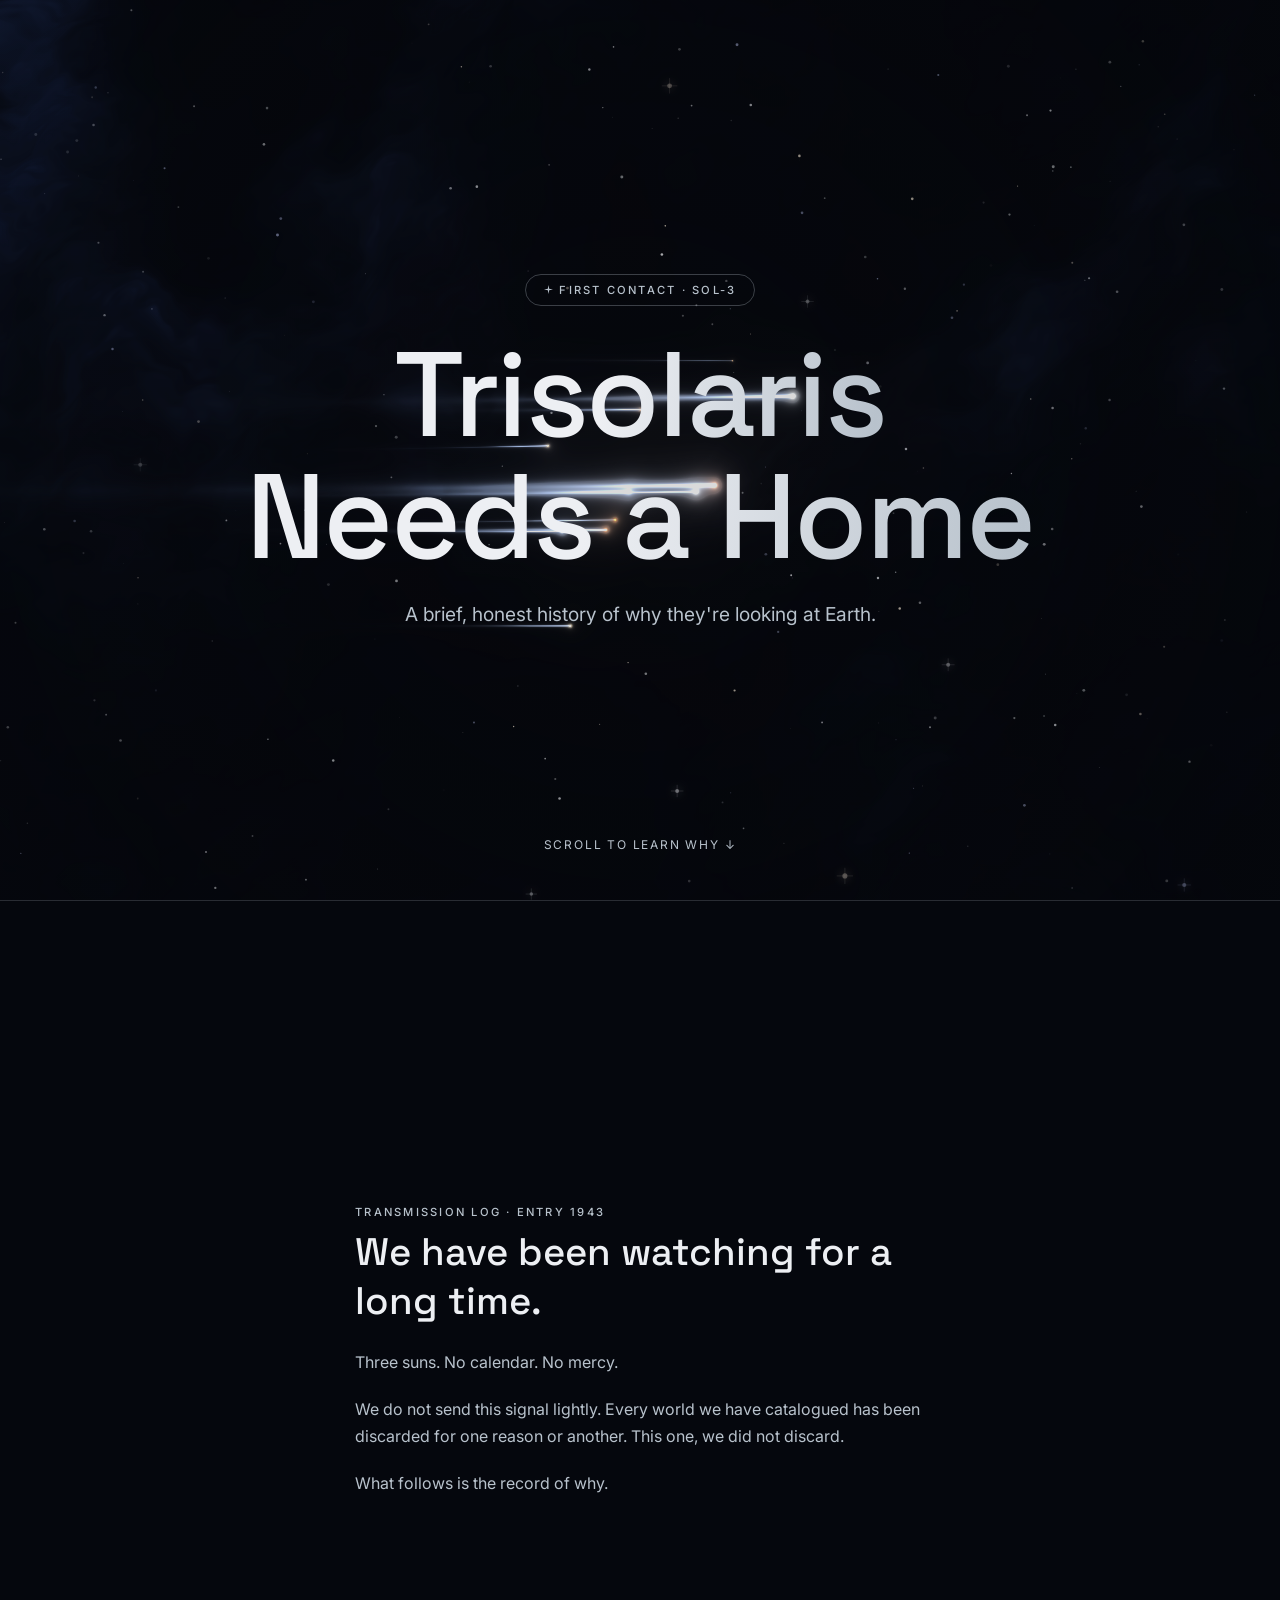
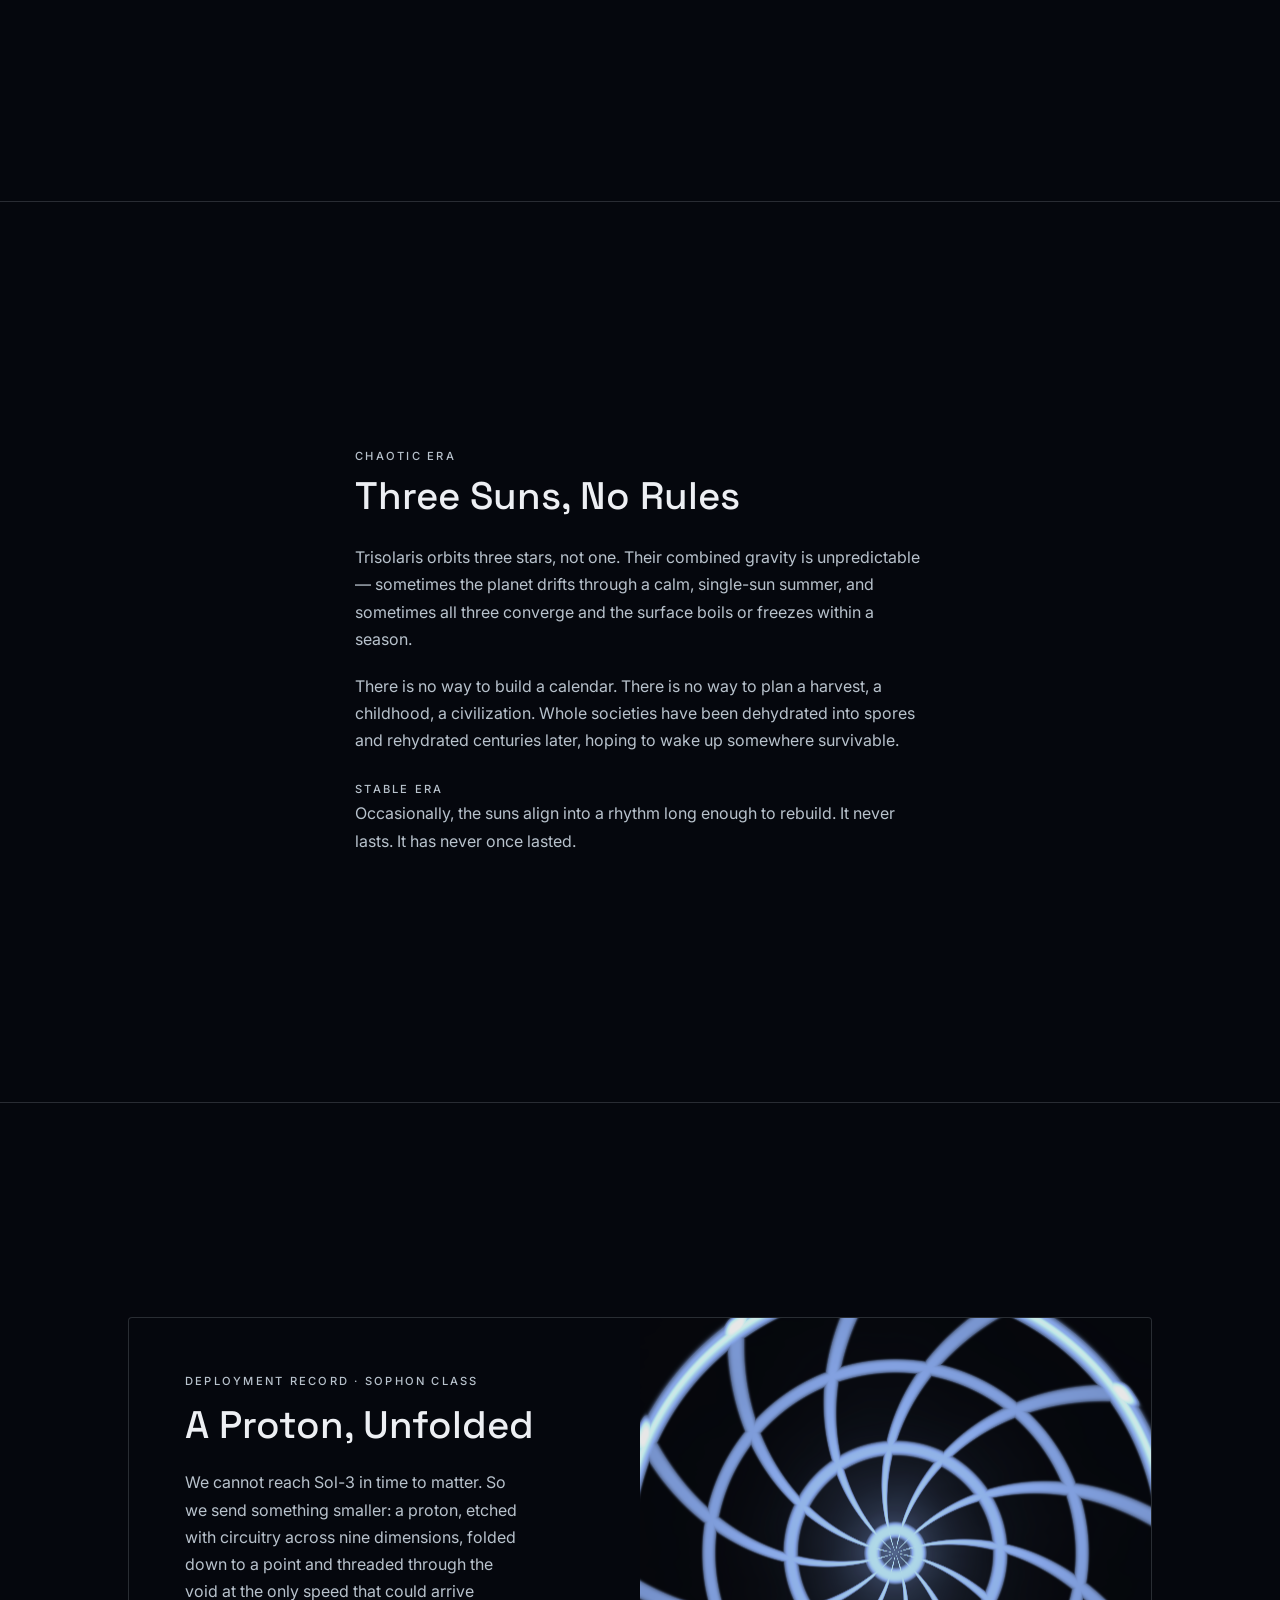
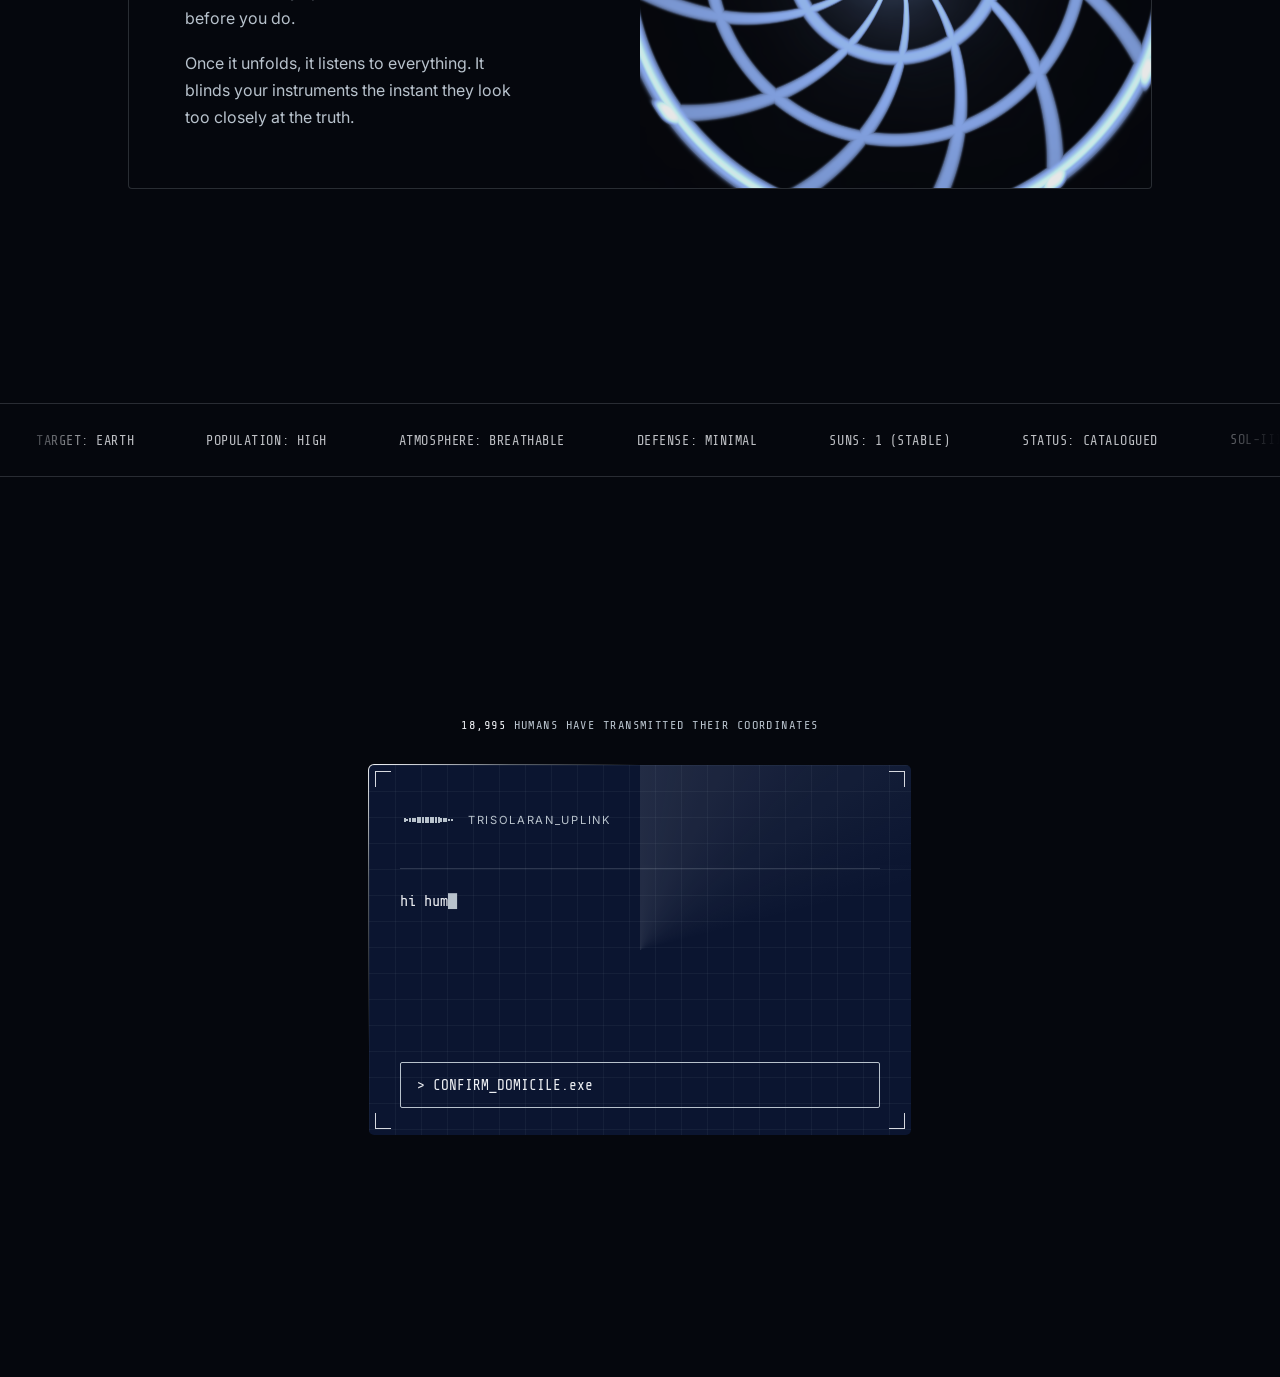
==== commit c9baadbd: "docs: add project README and support link" ====
--- a/index.html
+++ b/index.html
@@ -200,7 +200,7 @@
           <p class="chat-message"><span class="typed" data-message="chat-2"></span><span class="cursor">&#9608;</span></p>
         </div>
 
-        <button type="button" class="support-btn" id="donate-btn">&gt; SUPPORT_RELOCATION.exe</button>
+        <a class="support-btn" id="donate-btn" href="https://ko-fi.com/trisolaris_needs_fuel" target="_blank" rel="noopener noreferrer">&gt; SUPPORT_RELOCATION.exe</a>
         </div>
       </div>
     </div>
--- a/style.css
+++ b/style.css
@@ -880,6 +880,10 @@
   color: var(--silver);
 }
 
+a.support-btn {
+  display: inline-block;
+}
+
 @media (prefers-reduced-motion: reduce) {
   .chatbox {
     transition: opacity 0.4s ease;
